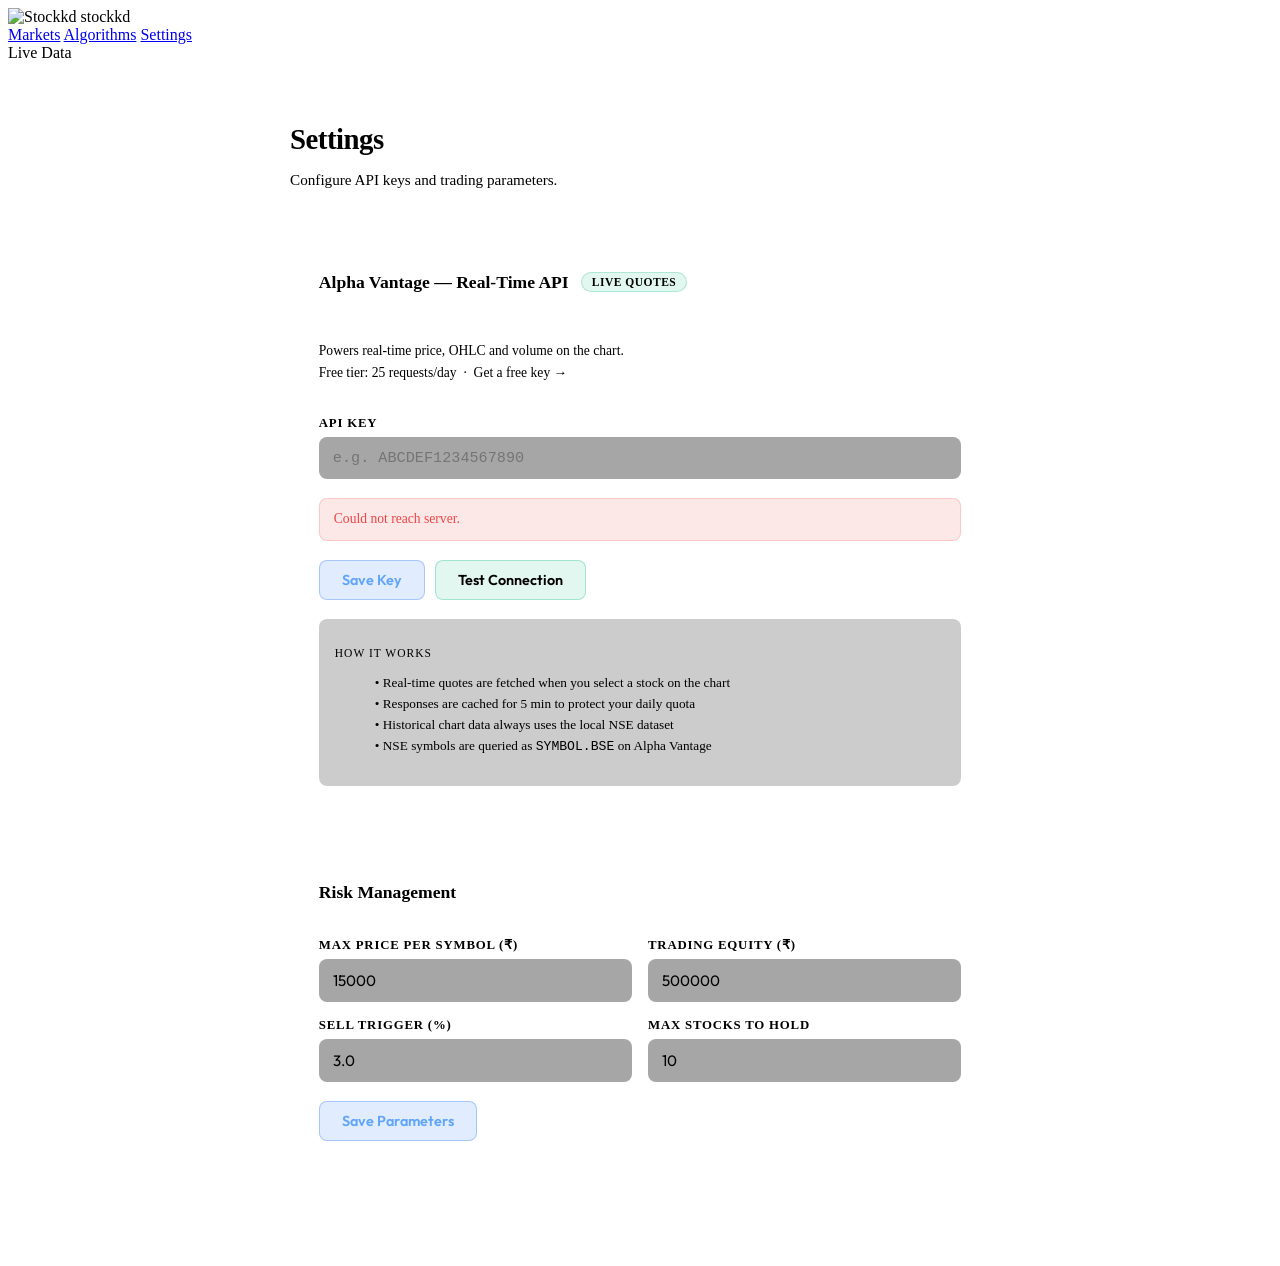
==== AI_STOCK_PREDICTOR/templates/settings.html @ 226fbf06 "Add stock prediction project" ====
<!DOCTYPE html>
<html lang="en">
<head>
    <meta charset="UTF-8">
    <meta name="viewport" content="width=device-width, initial-scale=1.0">
    <title>Stockkd | Settings</title>
    <link rel="stylesheet" href="/static/style.css">
    <link href="https://fonts.googleapis.com/css2?family=Outfit:wght@300;400;500;600;800&display=swap" rel="stylesheet">
    <link rel="icon" href="/static/stockkd_logo.png">
    <style>
        body { overflow: auto; }
        .settings-wrap {
            max-width: 700px;
            margin: 2rem auto;
            padding: 0 1.5rem 4rem;
            display: flex;
            flex-direction: column;
            gap: 1.5rem;
        }
        .settings-title { font-size: 1.8rem; font-weight: 800; letter-spacing: -0.5px; margin-bottom: 0.25rem; }
        .settings-sub   { color: var(--text-muted); font-size: 0.95rem; }
        .card-section   { padding: 1.8rem; display: flex; flex-direction: column; gap: 1.2rem; }
        .section-head   { display: flex; align-items: center; gap: 12px; }
        .section-head h2 { font-size: 1.1rem; font-weight: 700; }
        .tag { padding: 3px 10px; border-radius: 20px; font-size: 0.72rem; font-weight: 700; letter-spacing: 0.5px; }
        .tag-green { background: rgba(16,185,129,0.12); color: var(--positive); border: 1px solid rgba(16,185,129,0.25); }
        .section-desc { font-size: 0.85rem; color: var(--text-muted); line-height: 1.6; }
        .section-desc a { color: var(--accent); text-decoration: none; }
        .field { display: flex; flex-direction: column; gap: 6px; }
        .field label { font-size: 0.8rem; font-weight: 600; color: var(--text-muted); text-transform: uppercase; letter-spacing: 0.8px; }
        .field input {
            padding: 12px 14px;
            border-radius: 8px;
            background: rgba(0,0,0,0.35);
            border: 1px solid var(--glass-border);
            color: var(--text);
            font-size: 0.95rem;
            font-family: monospace;
            outline: none;
            transition: border-color 0.2s;
        }
        .field input:focus { border-color: var(--accent); }
        .btn-row { display: flex; gap: 10px; flex-wrap: wrap; }
        .btn-primary {
            background: rgba(59,130,246,0.15);
            color: #60a5fa;
            border: 1px solid rgba(59,130,246,0.35);
            padding: 10px 22px;
            border-radius: 8px;
            cursor: pointer;
            font-weight: 600;
            font-size: 0.9rem;
            font-family: 'Outfit', sans-serif;
            transition: all 0.2s;
        }
        .btn-primary:hover { background: rgba(59,130,246,0.25); color: #fff; }
        .btn-success {
            background: rgba(16,185,129,0.12);
            color: var(--positive);
            border: 1px solid rgba(16,185,129,0.3);
            padding: 10px 22px;
            border-radius: 8px;
            cursor: pointer;
            font-weight: 600;
            font-size: 0.9rem;
            font-family: 'Outfit', sans-serif;
            transition: all 0.2s;
        }
        .btn-success:hover { background: rgba(16,185,129,0.22); color: #fff; }
        .status-box {
            display: none;
            padding: 10px 14px;
            border-radius: 8px;
            font-size: 0.85rem;
            font-weight: 500;
            line-height: 1.5;
        }
        .status-ok  { background: rgba(16,185,129,0.12); color: #22c55e; border: 1px solid rgba(16,185,129,0.2); }
        .status-err { background: rgba(239,68,68,0.12);  color: #ef4444; border: 1px solid rgba(239,68,68,0.2); }
        .info-box {
            background: rgba(0,0,0,0.2);
            border: 1px solid var(--glass-border);
            border-radius: 8px;
            padding: 1rem;
        }
        .info-box p { font-size: 0.72rem; color: var(--text-muted); text-transform: uppercase; letter-spacing: 1px; margin-bottom: 8px; }
        .info-box ul { list-style: none; display: flex; flex-direction: column; gap: 5px; }
        .info-box li { font-size: 0.83rem; color: var(--text-muted); }
        .info-box code { color: var(--highlight); font-size: 0.82rem; }
    </style>
</head>
<body>
    <nav class="top-nav glass">
        <div class="nav-content">
            <div class="brand">
                <img src="/static/stockkd_logo.png" alt="Stockkd" class="brand-logo">
                <span class="brand-text">stockk<span class="highlight">d</span></span>
            </div>
            <div class="nav-links">
                <a href="/">Markets</a>
                <a href="/algo">Algorithms</a>
                <a href="/settings" class="active">Settings</a>
            </div>
            <div class="user-status">
                <span class="status-indicator"></span>
                <span>Live Data</span>
            </div>
        </div>
    </nav>

    <div class="settings-wrap">
        <div>
            <p class="settings-title">Settings</p>
            <p class="settings-sub">Configure API keys and trading parameters.</p>
        </div>

        <!-- Alpha Vantage -->
        <div class="glass card-section">
            <div class="section-head">
                <h2>Alpha Vantage — Real-Time API</h2>
                <span class="tag tag-green">LIVE QUOTES</span>
            </div>
            <p class="section-desc">
                Powers real-time price, OHLC and volume on the chart.<br>
                Free tier: 25 requests/day &nbsp;·&nbsp;
                <a href="https://www.alphavantage.co/support/#api-key" target="_blank">Get a free key →</a>
            </p>

            <div class="field">
                <label>API Key</label>
                <input type="text" id="av-api-key" placeholder="e.g. ABCDEF1234567890">
            </div>

            <div id="av-status" class="status-box"></div>

            <div class="btn-row">
                <button class="btn-primary" id="save-av-btn">Save Key</button>
                <button class="btn-success" id="test-av-btn">Test Connection</button>
            </div>

            <div class="info-box">
                <p>How it works</p>
                <ul>
                    <li>• Real-time quotes are fetched when you select a stock on the chart</li>
                    <li>• Responses are cached for 5 min to protect your daily quota</li>
                    <li>• Historical chart data always uses the local NSE dataset</li>
                    <li>• NSE symbols are queried as <code>SYMBOL.BSE</code> on Alpha Vantage</li>
                </ul>
            </div>
        </div>

        <!-- Risk Management -->
        <div class="glass card-section">
            <div class="section-head">
                <h2>Risk Management</h2>
            </div>
            <div style="display:grid; grid-template-columns:1fr 1fr; gap:1rem;">
                <div class="field">
                    <label>Max Price Per Symbol (₹)</label>
                    <input type="number" id="max-price" value="15000" style="font-family:'Outfit',sans-serif;">
                </div>
                <div class="field">
                    <label>Trading Equity (₹)</label>
                    <input type="number" id="equity" value="500000" style="font-family:'Outfit',sans-serif;">
                </div>
                <div class="field">
                    <label>Sell Trigger (%)</label>
                    <input type="number" id="sell-trigger" value="3.0" step="0.1" style="font-family:'Outfit',sans-serif;">
                </div>
                <div class="field">
                    <label>Max Stocks to Hold</label>
                    <input type="number" id="max-stocks" value="10" style="font-family:'Outfit',sans-serif;">
                </div>
            </div>
            <div class="btn-row">
                <button class="btn-primary" id="save-risk-btn">Save Parameters</button>
            </div>
            <div id="risk-status" class="status-box"></div>
        </div>
    </div>

    <script>
        // ── helpers ──────────────────────────────────────────────────────────
        function setStatus(id, msg, ok) {
            const el = document.getElementById(id);
            el.textContent = msg;
            el.className = 'status-box ' + (ok ? 'status-ok' : 'status-err');
            el.style.display = 'block';
        }

        // ── load saved key on page open ───────────────────────────────────────
        fetch('/api/settings')
            .then(r => r.json())
            .then(d => {
                if (d.AV_API_KEY) {
                    document.getElementById('av-api-key').value = d.AV_API_KEY;
                    setStatus('av-status', '✓ API key loaded from saved config.', true);
                }
            })
            .catch(() => setStatus('av-status', 'Could not reach server.', false));

        // ── save key ──────────────────────────────────────────────────────────
        document.getElementById('save-av-btn').addEventListener('click', () => {
            const key = document.getElementById('av-api-key').value.trim();
            if (!key) { setStatus('av-status', 'Please enter an API key.', false); return; }

            fetch('/api/settings', {
                method: 'POST',
                headers: { 'Content-Type': 'application/json' },
                body: JSON.stringify({ AV_API_KEY: key })
            })
            .then(r => r.json())
            .then(d => {
                if (d.status === 'success') setStatus('av-status', '✓ Key saved successfully.', true);
                else setStatus('av-status', 'Error: ' + d.message, false);
            })
            .catch(() => setStatus('av-status', 'Failed to reach server.', false));
        });

        // ── test connection ───────────────────────────────────────────────────
        document.getElementById('test-av-btn').addEventListener('click', () => {
            setStatus('av-status', 'Testing connection…', true);
            fetch('/api/realtime/RELIANCE')
                .then(r => r.json())
                .then(d => {
                    if (d.error) setStatus('av-status', '✗ ' + d.error, false);
                    else setStatus('av-status',
                        `✓ Connected — RELIANCE.BSE  ₹${d.price.toFixed(2)}  (${d.change_pct >= 0 ? '+' : ''}${parseFloat(d.change_pct).toFixed(2)}%)  as of ${d.latest_day}`,
                        true);
                })
                .catch(() => setStatus('av-status', '✗ Request failed. Is the server running?', false));
        });

        // ── risk params (saved to localStorage for now) ───────────────────────
        const riskKeys = ['max-price', 'equity', 'sell-trigger', 'max-stocks'];
        riskKeys.forEach(k => {
            const saved = localStorage.getItem('risk_' + k);
            if (saved) document.getElementById(k).value = saved;
        });

        document.getElementById('save-risk-btn').addEventListener('click', () => {
            riskKeys.forEach(k => localStorage.setItem('risk_' + k, document.getElementById(k).value));
            setStatus('risk-status', '✓ Parameters saved.', true);
        });
    </script>
</body>
</html>
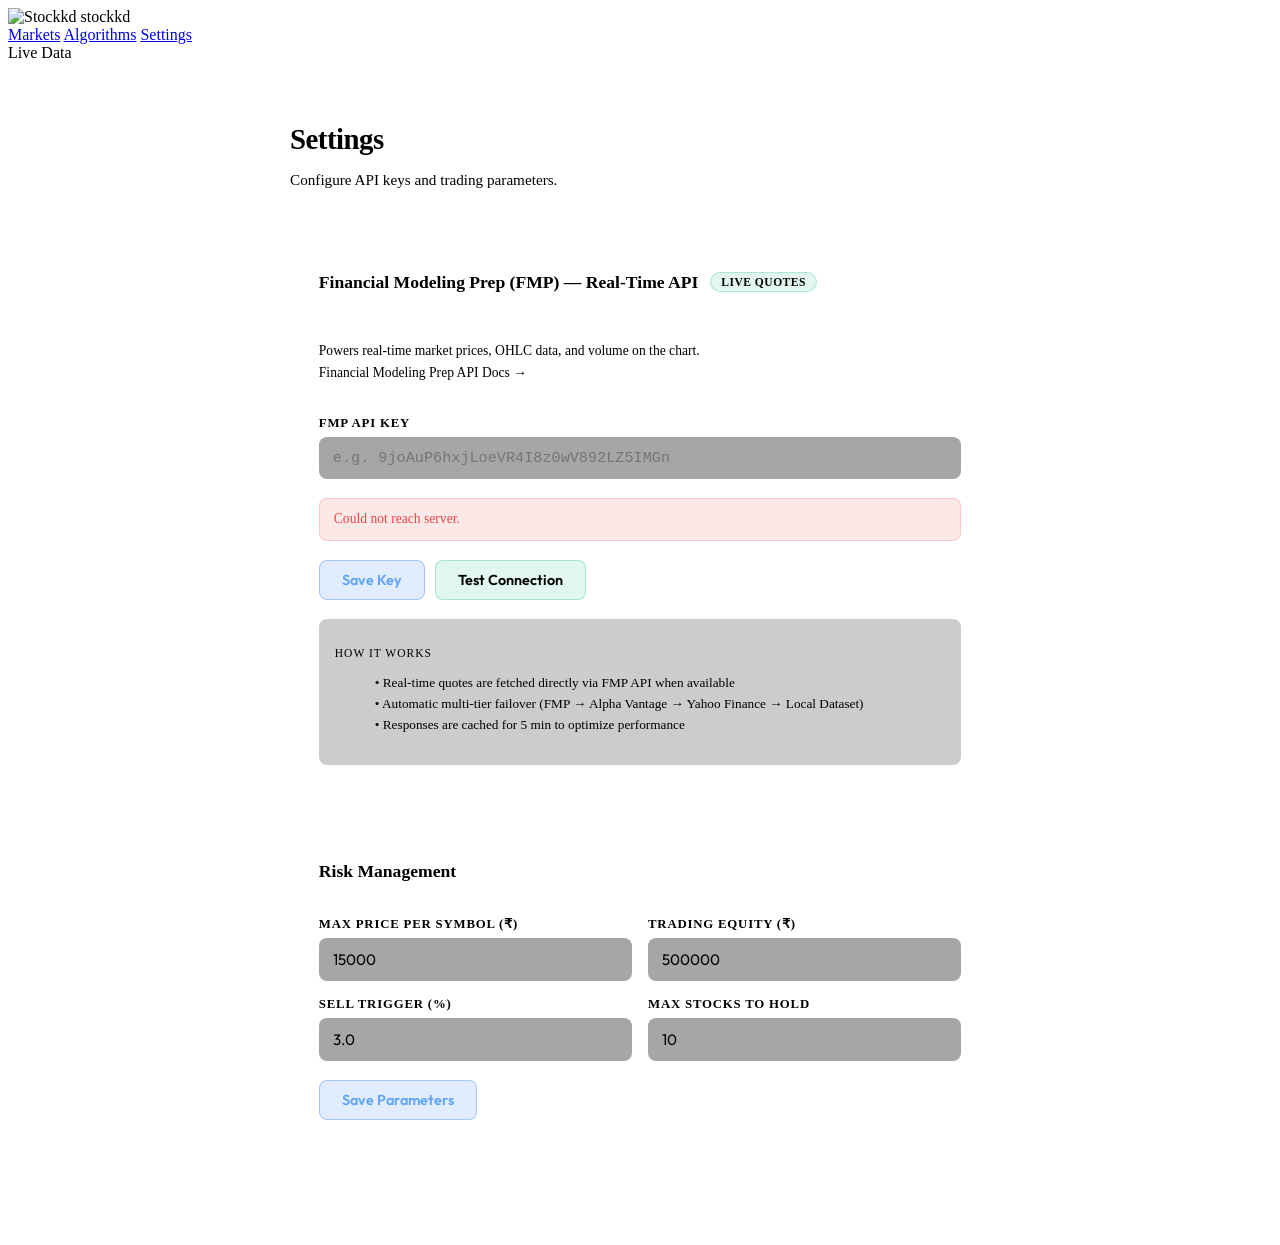
==== commit 8f486bc4: "feat: implement settings page and backend API for managing FMP keys and risk parameters" ====
--- a/AI_STOCK_PREDICTOR/templates/settings.html
+++ b/AI_STOCK_PREDICTOR/templates/settings.html
@@ -114,37 +114,35 @@
             <p class="settings-sub">Configure API keys and trading parameters.</p>
         </div>
 
-        <!-- Alpha Vantage -->
+        <!-- Financial Modeling Prep (FMP) -->
         <div class="glass card-section">
             <div class="section-head">
-                <h2>Alpha Vantage — Real-Time API</h2>
+                <h2>Financial Modeling Prep (FMP) — Real-Time API</h2>
                 <span class="tag tag-green">LIVE QUOTES</span>
             </div>
             <p class="section-desc">
-                Powers real-time price, OHLC and volume on the chart.<br>
-                Free tier: 25 requests/day &nbsp;·&nbsp;
-                <a href="https://www.alphavantage.co/support/#api-key" target="_blank">Get a free key →</a>
+                Powers real-time market prices, OHLC data, and volume on the chart.<br>
+                <a href="https://site.financialmodelingprep.com/developer/docs" target="_blank">Financial Modeling Prep API Docs →</a>
             </p>
 
             <div class="field">
-                <label>API Key</label>
-                <input type="text" id="av-api-key" placeholder="e.g. ABCDEF1234567890">
-            </div>
-
-            <div id="av-status" class="status-box"></div>
+                <label>FMP API Key</label>
+                <input type="text" id="fmp-api-key" placeholder="e.g. 9joAuP6hxjLoeVR4I8z0wV892LZ5IMGn">
+            </div>
+
+            <div id="fmp-status" class="status-box"></div>
 
             <div class="btn-row">
-                <button class="btn-primary" id="save-av-btn">Save Key</button>
-                <button class="btn-success" id="test-av-btn">Test Connection</button>
+                <button class="btn-primary" id="save-fmp-btn">Save Key</button>
+                <button class="btn-success" id="test-fmp-btn">Test Connection</button>
             </div>
 
             <div class="info-box">
                 <p>How it works</p>
                 <ul>
-                    <li>• Real-time quotes are fetched when you select a stock on the chart</li>
-                    <li>• Responses are cached for 5 min to protect your daily quota</li>
-                    <li>• Historical chart data always uses the local NSE dataset</li>
-                    <li>• NSE symbols are queried as <code>SYMBOL.BSE</code> on Alpha Vantage</li>
+                    <li>• Real-time quotes are fetched directly via FMP API when available</li>
+                    <li>• Automatic multi-tier failover (FMP → Alpha Vantage → Yahoo Finance → Local Dataset)</li>
+                    <li>• Responses are cached for 5 min to optimize performance</li>
                 </ul>
             </div>
         </div>
@@ -192,43 +190,43 @@
         fetch('/api/settings')
             .then(r => r.json())
             .then(d => {
-                if (d.AV_API_KEY) {
-                    document.getElementById('av-api-key').value = d.AV_API_KEY;
-                    setStatus('av-status', '✓ API key loaded from saved config.', true);
+                if (d.FMP_API_KEY) {
+                    document.getElementById('fmp-api-key').value = d.FMP_API_KEY;
+                    setStatus('fmp-status', '✓ FMP API key loaded from saved config.', true);
                 }
             })
-            .catch(() => setStatus('av-status', 'Could not reach server.', false));
+            .catch(() => setStatus('fmp-status', 'Could not reach server.', false));
 
         // ── save key ──────────────────────────────────────────────────────────
-        document.getElementById('save-av-btn').addEventListener('click', () => {
-            const key = document.getElementById('av-api-key').value.trim();
-            if (!key) { setStatus('av-status', 'Please enter an API key.', false); return; }
+        document.getElementById('save-fmp-btn').addEventListener('click', () => {
+            const key = document.getElementById('fmp-api-key').value.trim();
+            if (!key) { setStatus('fmp-status', 'Please enter an API key.', false); return; }
 
             fetch('/api/settings', {
                 method: 'POST',
                 headers: { 'Content-Type': 'application/json' },
-                body: JSON.stringify({ AV_API_KEY: key })
+                body: JSON.stringify({ FMP_API_KEY: key })
             })
             .then(r => r.json())
             .then(d => {
-                if (d.status === 'success') setStatus('av-status', '✓ Key saved successfully.', true);
-                else setStatus('av-status', 'Error: ' + d.message, false);
+                if (d.status === 'success') setStatus('fmp-status', '✓ FMP API Key saved successfully.', true);
+                else setStatus('fmp-status', 'Error: ' + d.message, false);
             })
-            .catch(() => setStatus('av-status', 'Failed to reach server.', false));
+            .catch(() => setStatus('fmp-status', 'Failed to reach server.', false));
         });
 
         // ── test connection ───────────────────────────────────────────────────
-        document.getElementById('test-av-btn').addEventListener('click', () => {
-            setStatus('av-status', 'Testing connection…', true);
+        document.getElementById('test-fmp-btn').addEventListener('click', () => {
+            setStatus('fmp-status', 'Testing connection…', true);
             fetch('/api/realtime/RELIANCE')
                 .then(r => r.json())
                 .then(d => {
-                    if (d.error) setStatus('av-status', '✗ ' + d.error, false);
-                    else setStatus('av-status',
-                        `✓ Connected — RELIANCE.BSE  ₹${d.price.toFixed(2)}  (${d.change_pct >= 0 ? '+' : ''}${parseFloat(d.change_pct).toFixed(2)}%)  as of ${d.latest_day}`,
+                    if (d.error) setStatus('fmp-status', '✗ ' + d.error, false);
+                    else setStatus('fmp-status',
+                        `✓ Connected — ${d.av_symbol || d.symbol}  ₹${d.price.toFixed(2)}  (${d.change_pct >= 0 ? '+' : ''}${parseFloat(d.change_pct).toFixed(2)}%)  [via ${d.source || 'Realtime API'}]`,
                         true);
                 })
-                .catch(() => setStatus('av-status', '✗ Request failed. Is the server running?', false));
+                .catch(() => setStatus('fmp-status', '✗ Request failed. Is the server running?', false));
         });
 
         // ── risk params (saved to localStorage for now) ───────────────────────
